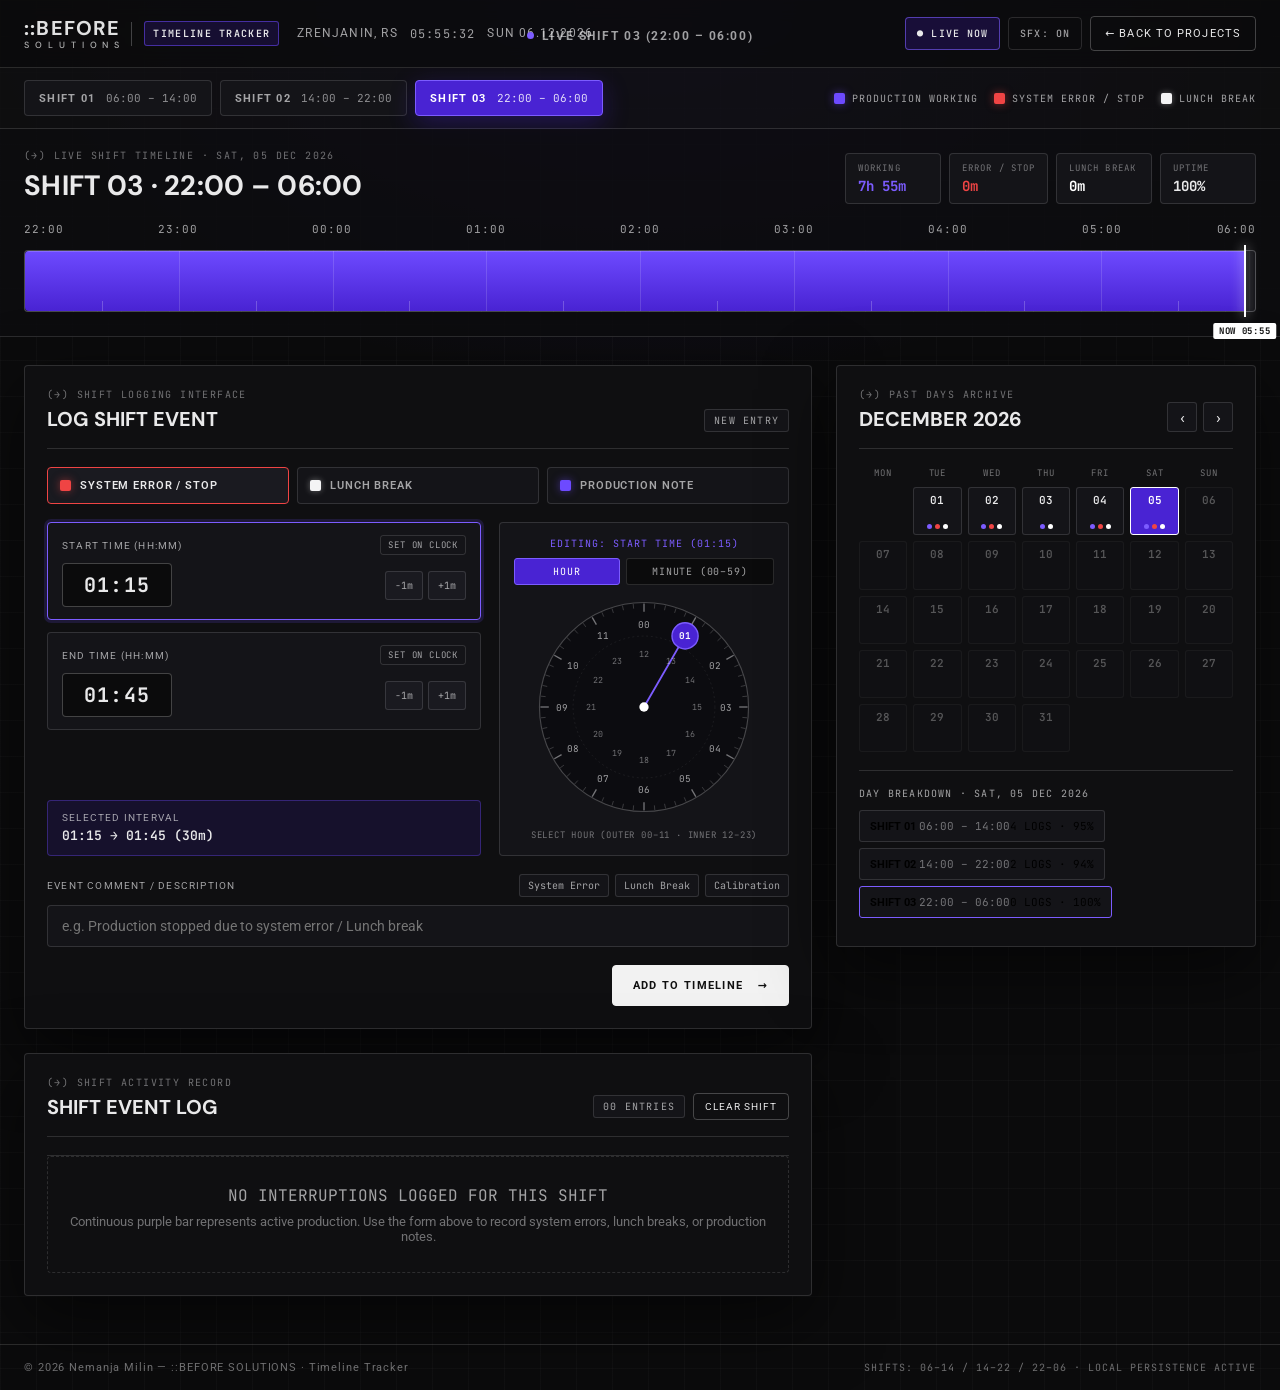
==== projects/timeline-tracker/index.html @ f237b9ba "Website v1.0" ====
<!doctype html>
<html lang="en">

<head>
  <meta charset="utf-8" />
  <meta name="viewport" content="width=device-width,initial-scale=1" />
  <title>::BEFORE SOLUTIONS — Timeline Tracker</title>

  <!-- Fonts matching ::BEFORE SOLUTIONS -->
  <link rel="preconnect" href="https://fonts.googleapis.com">
  <link rel="preconnect" href="https://fonts.gstatic.com" crossorigin>
  <link
    href="https://fonts.googleapis.com/css2?family=DM+Sans:wght@500;600;700&family=JetBrains+Mono:wght@400;500;600;700&family=Roboto:wght@300;400;500;700&display=swap"
    rel="stylesheet">

  <link rel="stylesheet" href="./style.css" />
</head>

<body>
  <div class="tracker-shell">

    <!-- =========================================================
         TOP BAR (MATCHES MAIN ::BEFORE SOLUTIONS WEBSITE)
    ========================================================== -->
    <header class="topbar">
      <div class="topbar__left">
        <div class="brand-group">
          <a class="brand" href="../../index.html" aria-label="::BEFORE SOLUTIONS Home">
            <span class="brand__mark">::BEFORE</span>
            <span class="brand__sub" aria-hidden="true"><span>S</span><span>O</span><span>L</span><span>U</span><span>T</span><span>I</span><span>O</span><span>N</span><span>S</span></span>
          </a>
          <span class="brand-divider" aria-hidden="true"></span>
          <span class="brand-product">TIMELINE TRACKER</span>
        </div>

        <div class="meta" aria-label="Live location and time">
          <span class="meta__item">Zrenjanin, RS</span>
          <span class="meta__item mono" id="liveClockSeconds">--:--:--</span>
          <span class="meta__item" id="liveDateLabel">---</span>
        </div>
      </div>

      <div class="topbar__center">
        <span class="topbar__headline">
          <span class="live-dot" aria-hidden="true"></span>
          <strong id="liveShiftBanner">ACTIVE SHIFT: LOADING...</strong>
        </span>
      </div>

      <div class="topbar__right topbar__actions">
        <button class="tool-pill hover-sound" id="jumpLiveBtn" type="button" title="Jump to current date and active shift">
          ● LIVE NOW
        </button>
        <button class="tool-pill hover-sound" id="soundToggleBtn" type="button" aria-pressed="true" title="Toggle hover audio">
          SFX: ON
        </button>
        <a class="cta hover-sound" href="../../projects.html">← BACK TO PROJECTS</a>
      </div>
    </header>

    <!-- =========================================================
         CONTROL STRIP: SELECTED DATE + 3 SHIFTS + LEGEND
    ========================================================== -->
    <section class="shift-bar" aria-label="Shift and date controls">
      <div class="shift-bar__inner">
        <div class="shift-tabs" role="tablist" aria-label="Production shifts">
          <button class="shift-tab hover-sound" type="button" role="tab" data-shift="1" aria-selected="false">
            <span class="shift-tab__num">SHIFT 01</span>
            <span class="shift-tab__hours mono">06:00 – 14:00</span>
          </button>
          <button class="shift-tab hover-sound" type="button" role="tab" data-shift="2" aria-selected="false">
            <span class="shift-tab__num">SHIFT 02</span>
            <span class="shift-tab__hours mono">14:00 – 22:00</span>
          </button>
          <button class="shift-tab hover-sound" type="button" role="tab" data-shift="3" aria-selected="false">
            <span class="shift-tab__num">SHIFT 03</span>
            <span class="shift-tab__hours mono">22:00 – 06:00</span>
          </button>
        </div>

        <div class="shift-bar__right">
          <div class="legend" aria-label="Timeline color legend">
            <span class="legend__item"><span class="swatch swatch--work"></span>PRODUCTION WORKING</span>
            <span class="legend__item"><span class="swatch swatch--error"></span>SYSTEM ERROR / STOP</span>
            <span class="legend__item"><span class="swatch swatch--lunch"></span>LUNCH BREAK</span>
          </div>
        </div>
      </div>
    </section>

    <!-- =========================================================
         FULL-WIDTH SHIFT TIMELINE STAGE (LEFT TO RIGHT)
    ========================================================== -->
    <section class="timeline-stage" aria-labelledby="timelineTitle">
      <div class="timeline-stage__head">
        <div>
          <span class="kicker" id="timelineContextKicker">(→) REAL-TIME SHIFT TIMELINE</span>
          <h1 class="timeline-stage__title" id="timelineTitle">SHIFT 02 · 14:00 – 22:00</h1>
        </div>

        <div class="kpi-strip" id="kpiStrip">
          <div class="kpi-chip">
            <span class="kpi-chip__label">WORKING</span>
            <span class="kpi-chip__val kpi-chip__val--work mono" id="kpiWorking">0m</span>
          </div>
          <div class="kpi-chip">
            <span class="kpi-chip__label">ERROR / STOP</span>
            <span class="kpi-chip__val kpi-chip__val--error mono" id="kpiError">0m</span>
          </div>
          <div class="kpi-chip">
            <span class="kpi-chip__label">LUNCH BREAK</span>
            <span class="kpi-chip__val kpi-chip__val--lunch mono" id="kpiLunch">0m</span>
          </div>
          <div class="kpi-chip">
            <span class="kpi-chip__label">UPTIME</span>
            <span class="kpi-chip__val mono" id="kpiUptime">100%</span>
          </div>
        </div>
      </div>

      <!-- Full-bleed edge-to-edge timeline track -->
      <div class="timeline-wrap">
        <div class="timeline-hours" id="timelineHours" aria-hidden="true"></div>

        <div class="timeline-track" id="timelineTrack" role="region" aria-label="8-hour shift timeline">
          <div class="timeline-segments" id="timelineSegments"></div>
          <div class="timeline-ticks" id="timelineTicks" aria-hidden="true"></div>
          <div class="timeline-now is-hidden" id="timelineNowCursor" aria-hidden="true">
            <span class="timeline-now__badge mono" id="timelineNowBadge">NOW</span>
          </div>
        </div>

        <div class="timeline-tooltip is-hidden" id="timelineTooltip" role="tooltip"></div>
      </div>
    </section>

    <!-- =========================================================
         MAIN WORKSPACE: LOGGER + CLOCK PICKER + HISTORY CALENDAR
    ========================================================== -->
    <main class="workspace">
      <div class="workspace-grid">

        <!-- LEFT COLUMN: EVENT FORM & SHIFT LOG LIST -->
        <div class="workspace-main">

          <!-- LOG EVENT FORM WITH FULL MINUTE-PRECISION CLOCK SYSTEM -->
          <section class="panel" aria-labelledby="formHeading">
            <header class="panel__head">
              <div>
                <span class="kicker">(→) SHIFT LOGGING INTERFACE</span>
                <h2 class="panel__title" id="formHeading">LOG SHIFT EVENT</h2>
              </div>
              <span class="mode-badge mono" id="formModeBadge">NEW ENTRY</span>
            </header>

            <form class="event-form" id="eventForm" novalidate>
              <!-- Status / Category Selection -->
              <div class="status-selector" role="radiogroup" aria-label="Event type">
                <label class="status-option status-option--error is-selected hover-sound">
                  <input type="radio" name="eventType" value="error" checked />
                  <span class="swatch swatch--error"></span>
                  <span>SYSTEM ERROR / STOP</span>
                </label>

                <label class="status-option status-option--lunch hover-sound">
                  <input type="radio" name="eventType" value="lunch" />
                  <span class="swatch swatch--lunch"></span>
                  <span>LUNCH BREAK</span>
                </label>

                <label class="status-option status-option--work hover-sound">
                  <input type="radio" name="eventType" value="work" />
                  <span class="swatch swatch--work"></span>
                  <span>PRODUCTION NOTE</span>
                </label>
              </div>

              <!-- Time Inputs + Interactive Full Clock Picker -->
              <div class="clock-workbench">
                <div class="time-inputs-col">
                  <div class="time-card is-focused" id="startTimeCard">
                    <div class="time-card__head">
                      <span class="field__label">START TIME (HH:MM)</span>
                      <button class="btn-mini hover-sound" type="button" data-focus-clock="start">SET ON CLOCK</button>
                    </div>
                    <div class="time-card__controls">
                      <input class="time-input mono" id="startTimeInput" type="text" maxlength="5" placeholder="17:30" aria-label="Start time in HH:MM" />
                      <div class="nudge-group">
                        <button class="nudge-btn hover-sound" type="button" data-nudge="start:-1">-1m</button>
                        <button class="nudge-btn hover-sound" type="button" data-nudge="start:1">+1m</button>
                      </div>
                    </div>
                  </div>

                  <div class="time-card" id="endTimeCard">
                    <div class="time-card__head">
                      <span class="field__label">END TIME (HH:MM)</span>
                      <button class="btn-mini hover-sound" type="button" data-focus-clock="end">SET ON CLOCK</button>
                    </div>
                    <div class="time-card__controls">
                      <input class="time-input mono" id="endTimeInput" type="text" maxlength="5" placeholder="18:22" aria-label="End time in HH:MM" />
                      <div class="nudge-group">
                        <button class="nudge-btn hover-sound" type="button" data-nudge="end:-1">-1m</button>
                        <button class="nudge-btn hover-sound" type="button" data-nudge="end:1">+1m</button>
                      </div>
                    </div>
                  </div>

                  <div class="duration-preview">
                    <span class="field__label">SELECTED INTERVAL</span>
                    <span class="mono duration-preview__val" id="intervalSummary">--:-- → --:-- (0 min)</span>
                  </div>
                </div>

                <!-- Interactive SVG Analog/24H + 60-Minute Dial Clock -->
                <div class="clock-dial-box" aria-label="Interactive full clock selector">
                  <div class="clock-dial-box__head">
                    <span class="clock-target-label mono" id="clockTargetLabel">EDITING: START TIME</span>
                    <div class="clock-mode-tabs">
                      <button class="clock-mode-btn is-active hover-sound" type="button" id="clockModeHour">HOUR</button>
                      <button class="clock-mode-btn hover-sound" type="button" id="clockModeMin">MINUTE (00–59)</button>
                    </div>
                  </div>

                  <div class="clock-face-wrap">
                    <svg class="clock-svg" id="clockSvg" viewBox="0 0 240 240" width="224" height="224" role="img" aria-label="Interactive clock dial">
                      <circle cx="120" cy="120" r="112" class="clock-svg__bg" />
                      <circle cx="120" cy="120" r="76" class="clock-svg__inner-ring" />
                      <g id="clockTicksLayer"></g>
                      <line x1="120" y1="120" x2="120" y2="36" class="clock-svg__hand" id="clockHand" />
                      <circle cx="120" cy="120" r="5" class="clock-svg__center" />
                      <circle cx="120" cy="36" r="14" class="clock-svg__knob" id="clockKnob" />
                      <g id="clockLabelsLayer"></g>
                    </svg>
                  </div>

                  <div class="clock-dial-box__foot mono" id="clockReadout">
                    CLICK OR DRAG DIAL TO SELECT EXACT MINUTE
                  </div>
                </div>
              </div>

              <!-- Comment Input + Quick Presets -->
              <div class="comment-block">
                <div class="comment-block__head">
                  <label class="field__label" for="eventComment">EVENT COMMENT / DESCRIPTION</label>
                  <div class="quick-presets">
                    <button class="preset-btn hover-sound" type="button" data-preset-type="error" data-preset-text="Production stopped due to system error">System Error</button>
                    <button class="preset-btn hover-sound" type="button" data-preset-type="lunch" data-preset-text="Lunch break">Lunch Break</button>
                    <button class="preset-btn hover-sound" type="button" data-preset-type="work" data-preset-text="Batch calibration & normal line output">Calibration</button>
                  </div>
                </div>
                <input
                  class="comment-input"
                  id="eventComment"
                  type="text"
                  maxlength="160"
                  placeholder="e.g. Production stopped due to system error / Lunch break"
                  required
                />
              </div>

              <p class="form-error is-hidden" id="formError" role="alert"></p>

              <div class="form-actions">
                <button class="btn-ghost is-hidden hover-sound" type="button" id="cancelEditBtn">CANCEL EDIT</button>
                <button class="btn-primary hover-sound" type="submit" id="submitEventBtn">
                  <span id="submitEventLabel">ADD TO TIMELINE</span>
                  <span>→</span>
                </button>
              </div>
            </form>
          </section>

          <!-- SHIFT EVENT LOG LIST BELOW -->
          <section class="panel" aria-labelledby="logHeading">
            <header class="panel__head">
              <div>
                <span class="kicker">(→) SHIFT ACTIVITY RECORD</span>
                <h2 class="panel__title" id="logHeading">SHIFT EVENT LOG</h2>
              </div>
              <div class="panel__head-actions">
                <span class="count-badge mono" id="logCountBadge">00 ENTRIES</span>
                <button class="btn-ghost btn-ghost--sm hover-sound" type="button" id="clearShiftBtn">CLEAR SHIFT</button>
              </div>
            </header>

            <div class="event-list" id="eventList" role="list"></div>

            <div class="empty-log is-hidden" id="emptyLogState">
              <span class="mono">NO INTERRUPTIONS LOGGED FOR THIS SHIFT</span>
              <p>Continuous purple bar represents active production. Use the form above to record system errors, lunch breaks, or production notes.</p>
            </div>
          </section>

        </div>

        <!-- RIGHT COLUMN: HISTORY CALENDAR & DAY OVERVIEW -->
        <aside class="workspace-side" aria-label="History calendar">
          <section class="panel calendar-panel">
            <header class="panel__head calendar-panel__head">
              <div>
                <span class="kicker">(→) PAST DAYS ARCHIVE</span>
                <h2 class="panel__title" id="calendarMonthTitle">NOVEMBER 2026</h2>
              </div>
              <div class="cal-nav">
                <button class="cal-nav__btn hover-sound" type="button" id="calPrevBtn" aria-label="Previous month">‹</button>
                <button class="cal-nav__btn hover-sound" type="button" id="calNextBtn" aria-label="Next month">›</button>
              </div>
            </header>

            <div class="cal-weekdays" aria-hidden="true">
              <span>MON</span><span>TUE</span><span>WED</span><span>THU</span><span>FRI</span><span>SAT</span><span>SUN</span>
            </div>

            <div class="cal-grid" id="calendarGrid" role="grid" aria-label="Shift history calendar"></div>

            <div class="cal-day-summary" id="calDaySummary"></div>
          </section>
        </aside>

      </div>
    </main>

    <!-- FOOTER -->
    <footer class="tracker-footer">
      <div class="fineprint">© 2026 Nemanja Milin — ::BEFORE SOLUTIONS · Timeline Tracker</div>
      <div class="tracker-footer__meta mono">SHIFTS: 06–14 / 14–22 / 22–06 · LOCAL PERSISTENCE ACTIVE</div>
    </footer>

  </div>

  <div class="toast-stack" id="toastStack" aria-live="polite" aria-atomic="true"></div>

  <script src="./script.js"></script>
</body>

</html>
---- projects/timeline-tracker/style.css ----
/* =========================================================
   ::BEFORE SOLUTIONS — TIMELINE TRACKER
   Design System matched to nemanjamilinlog-main (Purple / White / Red)
========================================================= */
:root{
  --bg:#0b0b0c;
  --surface:#0f0f11;
  --surface-2:#141418;
  --surface-3:#1a1a20;
  --fg:#e9e9ea;
  --muted:rgba(233,233,234,.68);
  --muted-2:rgba(233,233,234,.45);
  --line:rgba(233,233,234,.14);
  --line-strong:rgba(233,233,234,.25);
  --hover-bg:#f2f2f2;
  --hover-fg:#111111;

  /* Timeline State Colors (User Purple Design, Red Error, White Lunch) */
  --purple-deep:#380eaa;
  --purple-mid:#4923d3;
  --purple-bright:#7c5cff;
  --purple-glow:rgba(73,35,211,.36);

  --c-work-bg:linear-gradient(180deg, #6d4aff 0%, #4923d3 100%);
  --c-work-solid:#6d4aff;
  --c-error-bg:linear-gradient(180deg, #ef4444 0%, #b91c1c 100%);
  --c-error-solid:#ef4444;
  --c-lunch-bg:linear-gradient(180deg, #ffffff 0%, #dcdce0 100%);
  --c-lunch-solid:#f4f4f5;

  --pad:24px;
  --pad-mobile:16px;
  --radius-sm:3px;
  --radius-md:4px;
  --radius-lg:6px;
  --shadow-elevated:0 24px 70px rgba(0,0,0,.55);

  --font-sans:"Roboto",system-ui,-apple-system,Segoe UI,Arial,sans-serif;
  --font-display:"DM Sans",system-ui,sans-serif;
  --font-mono:"JetBrains Mono","Courier New",Courier,monospace;
}

*{box-sizing:border-box;}
html,body{height:100%;}

body{
  margin:0;
  font-family:var(--font-sans);
  background:var(--bg);
  color:var(--fg);
  -webkit-font-smoothing:antialiased;
  overflow-x:hidden;
}

a{color:inherit;text-decoration:none;}
button,input{font-family:inherit;}
.mono{font-family:var(--font-mono);font-variant-numeric:tabular-nums;}
.is-hidden{display:none !important;}

:focus-visible{
  outline:1px solid rgba(255,255,255,.55);
  outline-offset:2px;
}

/* =========================================================
   SHELL & PURPLE ATMOSPHERIC BACKGROUND
========================================================= */
.tracker-shell{
  min-height:100vh;
  display:grid;
  grid-template-rows:auto auto auto 1fr auto;
  background-color:var(--bg);
  background-image:
    radial-gradient(ellipse 80% 42% at 50% 0%, rgba(73,35,211,.24) 0%, transparent 65%),
    linear-gradient(to right, rgba(233,233,234,.025) 1px, transparent 1px),
    linear-gradient(to bottom, rgba(233,233,234,.025) 1px, transparent 1px);
  background-size:100% 100%, 36px 36px, 36px 36px;
}

/* =========================================================
   TOP BAR (EXACT ::BEFORE SOLUTIONS HEADER)
========================================================= */
.topbar{
  display:grid;
  grid-template-columns:1fr auto 1fr;
  align-items:center;
  padding:16px var(--pad);
  gap:16px;
  border-bottom:1px solid var(--line);
  background:rgba(11,11,12,.92);
  backdrop-filter:blur(10px);
  position:sticky;
  top:0;
  z-index:60;
}

.topbar__left{
  display:flex;
  align-items:center;
  gap:18px;
  min-width:0;
}

.brand-group{
  display:inline-flex;
  align-items:center;
  gap:12px;
  flex-shrink:0;
}

.brand{
  font-family:var(--font-display);
  display:inline-flex;
  flex-direction:column;
  align-items:stretch;
  gap:3px;
  line-height:1;
  opacity:.96;
  width:fit-content;
  flex-shrink:0;
}

.brand__mark{
  display:block;
  font-weight:700;
  font-size:20px;
  letter-spacing:.06em;
  margin-right:-.06em;
  white-space:nowrap;
}

.brand__sub{
  display:flex;
  justify-content:space-between;
  width:100%;
  font-weight:500;
  font-size:9px;
  line-height:1;
  opacity:.78;
  text-transform:uppercase;
}

.brand-divider{
  width:1px;
  height:24px;
  background:var(--line-strong);
}

.brand-product{
  font-family:var(--font-mono);
  font-size:10px;
  font-weight:600;
  letter-spacing:.13em;
  text-transform:uppercase;
  color:var(--fg);
  padding:5px 8px;
  border:1px solid rgba(109,74,255,.55);
  border-radius:var(--radius-sm);
  background:rgba(73,35,211,.18);
  white-space:nowrap;
}

.meta{
  display:flex;
  gap:12px;
  font-size:12px;
  letter-spacing:.10em;
  text-transform:uppercase;
  color:var(--muted);
}
.meta__item{white-space:nowrap;}

.topbar__center{justify-self:center;color:var(--muted);}
.topbar__headline{
  display:inline-flex;
  align-items:center;
  gap:8px;
  font-size:12px;
  letter-spacing:.13em;
  text-transform:uppercase;
  white-space:nowrap;
}

.live-dot{
  width:7px;
  height:7px;
  border-radius:50%;
  background:var(--purple-bright);
  box-shadow:0 0 0 0 rgba(124,92,255,.65);
  animation:pulseDot 2s infinite;
}
@keyframes pulseDot{
  0%{box-shadow:0 0 0 0 rgba(124,92,255,.65);}
  70%{box-shadow:0 0 0 8px rgba(124,92,255,0);}
  100%{box-shadow:0 0 0 0 rgba(124,92,255,0);}
}

.topbar__right{justify-self:end;}
.topbar__actions{
  display:flex;
  align-items:center;
  gap:8px;
  flex-wrap:wrap;
  justify-content:flex-end;
}

.tool-pill{
  padding:9px 11px;
  background:transparent;
  color:var(--muted);
  border:1px solid var(--line);
  border-radius:var(--radius-md);
  font-family:var(--font-mono);
  font-size:10px;
  font-weight:500;
  letter-spacing:.11em;
  text-transform:uppercase;
  cursor:pointer;
  white-space:nowrap;
  transition:background .14s ease,color .14s ease,border-color .14s ease,transform .14s ease;
}
.tool-pill:hover{
  background:var(--hover-bg);
  color:var(--hover-fg);
  border-color:var(--hover-bg);
  transform:translateY(-1px);
}
.tool-pill.is-live{
  border-color:rgba(124,92,255,.6);
  color:var(--fg);
  background:rgba(73,35,211,.22);
}

.cta{
  color:var(--fg);
  display:inline-flex;
  align-items:center;
  justify-content:center;
  padding:10px 14px;
  border:1px solid var(--line-strong);
  border-radius:var(--radius-md);
  font-size:11px;
  letter-spacing:.10em;
  text-transform:uppercase;
  background:transparent;
  transition:background .14s ease,border-color .14s ease,transform .14s ease,color .14s ease;
  cursor:pointer;
  white-space:nowrap;
}
.cta:hover{
  color:var(--hover-fg);
  background:var(--hover-bg);
  border-color:var(--hover-bg);
  transform:translateY(-1px);
}

/* =========================================================
   SHIFT SELECTOR & LEGEND BAR
========================================================= */
.shift-bar{
  border-bottom:1px solid var(--line);
  background:rgba(15,15,17,.82);
}
.shift-bar__inner{
  padding:12px var(--pad);
  display:flex;
  align-items:center;
  justify-content:space-between;
  flex-wrap:wrap;
  gap:14px;
}

.shift-tabs{
  display:flex;
  flex-wrap:wrap;
  gap:8px;
}
.shift-tab{
  display:flex;
  align-items:center;
  gap:10px;
  padding:10px 14px;
  background:var(--surface-2);
  color:var(--muted);
  border:1px solid var(--line);
  border-radius:var(--radius-md);
  cursor:pointer;
  transition:background .15s ease,color .15s ease,border-color .15s ease,transform .15s ease;
}
.shift-tab__num{
  font-size:11px;
  font-weight:700;
  letter-spacing:.12em;
}
.shift-tab__hours{
  font-size:11px;
  opacity:.85;
}
.shift-tab:hover{
  border-color:var(--line-strong);
  color:var(--fg);
  transform:translateY(-1px);
}
.shift-tab.is-active{
  background:var(--purple-mid);
  color:#ffffff;
  border-color:var(--purple-bright);
  box-shadow:0 8px 26px rgba(73,35,211,.32);
}
.shift-tab.is-current-shift:not(.is-active){
  border-color:rgba(124,92,255,.45);
}

.legend{
  display:flex;
  align-items:center;
  flex-wrap:wrap;
  gap:16px;
}
.legend__item{
  display:inline-flex;
  align-items:center;
  gap:7px;
  font-family:var(--font-mono);
  font-size:10px;
  letter-spacing:.10em;
  color:var(--muted);
}
.swatch{
  width:11px;
  height:11px;
  border-radius:2px;
  display:inline-block;
  flex-shrink:0;
}
.swatch--work{background:var(--c-work-solid);box-shadow:0 0 8px rgba(109,74,255,.5);}
.swatch--error{background:var(--c-error-solid);box-shadow:0 0 8px rgba(239,68,68,.5);}
.swatch--lunch{background:var(--c-lunch-solid);box-shadow:0 0 6px rgba(255,255,255,.35);}

/* =========================================================
   FULL-WIDTH EDGE-TO-EDGE TIMELINE STAGE
========================================================= */
.timeline-stage{
  width:100%;
  padding:20px var(--pad) 24px;
  border-bottom:1px solid var(--line);
  background:rgba(12,12,15,.85);
}

.timeline-stage__head{
  display:flex;
  align-items:flex-end;
  justify-content:space-between;
  flex-wrap:wrap;
  gap:16px;
  margin-bottom:18px;
}

.kicker{
  display:block;
  font-family:var(--font-mono);
  font-size:10px;
  letter-spacing:.14em;
  text-transform:uppercase;
  color:var(--muted-2);
  margin-bottom:5px;
}

.timeline-stage__title{
  margin:0;
  font-family:var(--font-display);
  font-size:clamp(20px,2.5vw,28px);
  font-weight:700;
  letter-spacing:.01em;
}

.kpi-strip{
  display:flex;
  flex-wrap:wrap;
  gap:8px;
}
.kpi-chip{
  display:flex;
  flex-direction:column;
  gap:3px;
  padding:8px 12px;
  background:var(--surface-2);
  border:1px solid var(--line);
  border-radius:var(--radius-md);
  min-width:96px;
}
.kpi-chip__label{
  font-family:var(--font-mono);
  font-size:9px;
  letter-spacing:.12em;
  color:var(--muted-2);
}
.kpi-chip__val{
  font-size:14px;
  font-weight:700;
}
.kpi-chip__val--work{color:var(--purple-bright);}
.kpi-chip__val--error{color:var(--c-error-solid);}
.kpi-chip__val--lunch{color:#ffffff;}

/* Full Left-to-Right Timeline Track */
.timeline-wrap{
  position:relative;
  width:100%;
}

.timeline-hours{
  position:relative;
  height:22px;
  margin-bottom:6px;
}
.timeline-hour-label{
  position:absolute;
  top:0;
  transform:translateX(-50%);
  font-family:var(--font-mono);
  font-size:11px;
  letter-spacing:.08em;
  color:var(--muted);
  white-space:nowrap;
}
.timeline-hour-label:first-child{transform:translateX(0);}
.timeline-hour-label:last-child{transform:translateX(-100%);}

.timeline-track{
  position:relative;
  width:100%;
  height:62px;
  background:
    repeating-linear-gradient(
      to right,
      rgba(233,233,234,.04) 0px,
      rgba(233,233,234,.04) 1px,
      transparent 1px,
      transparent 24px
    ),
    #111116;
  border:1px solid var(--line-strong);
  border-radius:var(--radius-md);
  overflow:visible;
}

.timeline-segments{
  position:absolute;
  inset:0;
  border-radius:var(--radius-md);
  overflow:hidden;
}

.tl-seg{
  position:absolute;
  top:0;
  bottom:0;
  cursor:pointer;
  transition:filter .14s ease, transform .14s ease;
}
.tl-seg:hover{
  filter:brightness(1.14);
  z-index:4;
}
.tl-seg--work{
  background:var(--c-work-bg);
  box-shadow:inset 0 1px 0 rgba(255,255,255,.18);
}
.tl-seg--error{
  background:
    repeating-linear-gradient(
      -45deg,
      rgba(0,0,0,.18) 0px,
      rgba(0,0,0,.18) 6px,
      transparent 6px,
      transparent 12px
    ),
    var(--c-error-bg);
  box-shadow:inset 0 1px 0 rgba(255,255,255,.22);
  z-index:2;
}
.tl-seg--lunch{
  background:var(--c-lunch-bg);
  box-shadow:inset 0 1px 0 rgba(255,255,255,.85);
  z-index:2;
}

.timeline-ticks{
  position:absolute;
  inset:0;
  pointer-events:none;
  z-index:5;
}
.timeline-tick{
  position:absolute;
  top:0;
  bottom:0;
  width:1px;
  background:rgba(255,255,255,.14);
}
.timeline-tick--sub{
  top:auto;
  height:10px;
  background:rgba(255,255,255,.22);
}

/* Live NOW Marker */
.timeline-now{
  position:absolute;
  top:-6px;
  bottom:-6px;
  width:2px;
  background:#ffffff;
  box-shadow:0 0 12px rgba(255,255,255,.9);
  z-index:8;
  pointer-events:none;
}
.timeline-now__badge{
  position:absolute;
  bottom:-22px;
  left:50%;
  transform:translateX(-50%);
  padding:2px 6px;
  background:#ffffff;
  color:#111111;
  border-radius:2px;
  font-size:9px;
  font-weight:700;
  letter-spacing:.08em;
  white-space:nowrap;
}

/* Hover Tooltip */
.timeline-tooltip{
  position:absolute;
  top:-74px;
  transform:translateX(-50%);
  z-index:30;
  padding:8px 12px;
  background:#09090b;
  border:1px solid var(--line-strong);
  border-radius:var(--radius-md);
  box-shadow:var(--shadow-elevated);
  pointer-events:none;
  min-width:210px;
  max-width:300px;
}
.timeline-tooltip__head{
  display:flex;
  align-items:center;
  justify-content:space-between;
  gap:10px;
  font-family:var(--font-mono);
  font-size:10px;
  margin-bottom:4px;
}
.timeline-tooltip__msg{
  font-size:12px;
  color:var(--fg);
  line-height:1.35;
}

/* =========================================================
   MAIN WORKSPACE GRID
========================================================= */
.workspace{
  padding:28px var(--pad) 48px;
}

.workspace-grid{
  display:grid;
  grid-template-columns:minmax(0,1.4fr) minmax(320px,420px);
  gap:24px;
  align-items:start;
}

.workspace-main{
  display:flex;
  flex-direction:column;
  gap:24px;
}

.panel{
  background:var(--surface);
  border:1px solid var(--line);
  border-radius:var(--radius-md);
  padding:22px;
  box-shadow:var(--shadow-elevated);
}

.panel__head{
  display:flex;
  align-items:flex-end;
  justify-content:space-between;
  gap:14px;
  padding-bottom:16px;
  margin-bottom:18px;
  border-bottom:1px solid var(--line);
}
.panel__title{
  margin:0;
  font-family:var(--font-display);
  font-size:20px;
  font-weight:700;
}
.panel__head-actions{
  display:flex;
  align-items:center;
  gap:8px;
}

.mode-badge,
.count-badge{
  font-size:10px;
  letter-spacing:.12em;
  padding:4px 9px;
  border:1px solid var(--line);
  border-radius:var(--radius-sm);
  background:var(--surface-2);
  color:var(--muted);
}

/* =========================================================
   EVENT FORM & INTERACTIVE FULL CLOCK PICKER
========================================================= */
.event-form{
  display:flex;
  flex-direction:column;
  gap:18px;
}

.status-selector{
  display:grid;
  grid-template-columns:repeat(3,1fr);
  gap:8px;
}
.status-option{
  display:flex;
  align-items:center;
  gap:9px;
  padding:11px 12px;
  background:var(--surface-2);
  border:1px solid var(--line);
  border-radius:var(--radius-md);
  font-size:11px;
  font-weight:600;
  letter-spacing:.08em;
  color:var(--muted);
  cursor:pointer;
  transition:border-color .14s ease,background .14s ease,color .14s ease;
}
.status-option input{
  position:absolute;
  opacity:0;
  pointer-events:none;
}
.status-option:hover{
  border-color:var(--line-strong);
  color:var(--fg);
}
.status-option.is-selected{
  color:var(--fg);
  background:var(--surface-3);
}
.status-option--error.is-selected{border-color:var(--c-error-solid);}
.status-option--lunch.is-selected{border-color:#ffffff;}
.status-option--work.is-selected{border-color:var(--purple-bright);}

.clock-workbench{
  display:grid;
  grid-template-columns:minmax(220px,1fr) 290px;
  gap:18px;
  align-items:stretch;
}

.time-inputs-col{
  display:flex;
  flex-direction:column;
  gap:12px;
}

.time-card{
  padding:12px 14px;
  background:var(--surface-2);
  border:1px solid var(--line);
  border-radius:var(--radius-md);
  transition:border-color .14s ease,box-shadow .14s ease;
}
.time-card.is-focused{
  border-color:var(--purple-bright);
  box-shadow:0 0 0 3px rgba(109,74,255,.16);
}
.time-card__head{
  display:flex;
  align-items:center;
  justify-content:space-between;
  margin-bottom:8px;
}
.field__label{
  font-size:10px;
  letter-spacing:.12em;
  text-transform:uppercase;
  color:var(--muted);
}

.btn-mini{
  padding:3px 7px;
  background:transparent;
  color:var(--muted);
  border:1px solid var(--line);
  border-radius:var(--radius-sm);
  font-family:var(--font-mono);
  font-size:9px;
  letter-spacing:.09em;
  cursor:pointer;
}
.btn-mini:hover{
  background:var(--hover-bg);
  color:var(--hover-fg);
  border-color:var(--hover-bg);
}

.time-card__controls{
  display:flex;
  align-items:center;
  justify-content:space-between;
  gap:10px;
}

.time-input{
  width:110px;
  padding:8px 10px;
  background:var(--bg);
  border:1px solid var(--line-strong);
  border-radius:var(--radius-md);
  color:var(--fg);
  font-size:20px;
  font-weight:700;
  letter-spacing:.06em;
  text-align:center;
}
.time-input:focus{
  outline:none;
  border-color:var(--purple-bright);
}

.nudge-group{
  display:flex;
  gap:5px;
}
.nudge-btn{
  padding:7px 9px;
  background:var(--surface-3);
  border:1px solid var(--line);
  border-radius:var(--radius-sm);
  color:var(--muted);
  font-family:var(--font-mono);
  font-size:10px;
  cursor:pointer;
}
.nudge-btn:hover{
  background:var(--hover-bg);
  color:var(--hover-fg);
}

.duration-preview{
  margin-top:auto;
  padding:11px 14px;
  background:rgba(73,35,211,.14);
  border:1px solid rgba(109,74,255,.35);
  border-radius:var(--radius-md);
  display:flex;
  flex-direction:column;
  gap:4px;
}
.duration-preview__val{
  font-size:13px;
  font-weight:600;
  color:var(--fg);
}

/* Interactive Full SVG Clock Face */
.clock-dial-box{
  padding:14px;
  background:var(--surface-2);
  border:1px solid var(--line);
  border-radius:var(--radius-md);
  display:flex;
  flex-direction:column;
  align-items:center;
  gap:10px;
}
.clock-dial-box__head{
  width:100%;
  display:flex;
  flex-direction:column;
  gap:8px;
}
.clock-target-label{
  font-size:10px;
  letter-spacing:.10em;
  color:var(--purple-bright);
  text-align:center;
}
.clock-mode-tabs{
  display:grid;
  grid-template-columns:1fr 1.4fr;
  gap:6px;
}
.clock-mode-btn{
  padding:6px 8px;
  background:var(--bg);
  color:var(--muted);
  border:1px solid var(--line);
  border-radius:var(--radius-sm);
  font-family:var(--font-mono);
  font-size:10px;
  letter-spacing:.08em;
  cursor:pointer;
}
.clock-mode-btn.is-active{
  background:var(--purple-mid);
  color:#ffffff;
  border-color:var(--purple-bright);
}

.clock-face-wrap{
  display:grid;
  place-items:center;
  user-select:none;
}
.clock-svg{
  cursor:pointer;
  touch-action:none;
}
.clock-svg__bg{
  fill:#0c0c10;
  stroke:var(--line-strong);
  stroke-width:1.2;
}
.clock-svg__inner-ring{
  fill:none;
  stroke:rgba(233,233,234,.08);
  stroke-width:1;
  stroke-dasharray:2 3;
}
.clock-svg__hand{
  stroke:var(--purple-bright);
  stroke-width:2;
  stroke-linecap:round;
}
.clock-svg__center{
  fill:#ffffff;
}
.clock-svg__knob{
  fill:var(--purple-mid);
  stroke:var(--purple-bright);
  stroke-width:1.5;
}
.clock-label{
  font-family:var(--font-mono);
  font-size:10px;
  fill:var(--muted);
  text-anchor:middle;
  dominant-baseline:central;
  pointer-events:none;
}
.clock-label.is-selected{
  fill:#ffffff;
  font-weight:700;
}
.clock-label.is-inner{
  font-size:9px;
  fill:var(--muted-2);
}
.clock-label.is-inner.is-selected{
  fill:#ffffff;
}
.clock-tick{
  stroke:rgba(233,233,234,.22);
  stroke-width:1;
}
.clock-tick--major{
  stroke:rgba(233,233,234,.48);
  stroke-width:1.4;
}

.clock-dial-box__foot{
  font-size:9px;
  letter-spacing:.09em;
  color:var(--muted-2);
  text-align:center;
}

/* Comment Input & Presets */
.comment-block__head{
  display:flex;
  align-items:center;
  justify-content:space-between;
  flex-wrap:wrap;
  gap:8px;
  margin-bottom:8px;
}
.quick-presets{
  display:flex;
  flex-wrap:wrap;
  gap:6px;
}
.preset-btn{
  padding:4px 8px;
  background:var(--surface-2);
  border:1px solid var(--line);
  border-radius:var(--radius-sm);
  color:var(--muted);
  font-family:var(--font-mono);
  font-size:10px;
  cursor:pointer;
}
.preset-btn:hover{
  background:var(--hover-bg);
  color:var(--hover-fg);
  border-color:var(--hover-bg);
}

.comment-input{
  width:100%;
  padding:12px 14px;
  background:var(--surface-2);
  border:1px solid var(--line);
  border-radius:var(--radius-md);
  color:var(--fg);
  font-size:14px;
}
.comment-input:focus{
  outline:none;
  border-color:var(--purple-bright);
  box-shadow:0 0 0 3px rgba(109,74,255,.15);
}

.form-error{
  margin:0;
  padding:10px 12px;
  background:rgba(239,68,68,.12);
  border:1px solid rgba(239,68,68,.4);
  border-radius:var(--radius-md);
  color:#fca5a5;
  font-size:12px;
}

.form-actions{
  display:flex;
  justify-content:flex-end;
  gap:10px;
}

.btn-primary{
  display:inline-flex;
  align-items:center;
  justify-content:space-between;
  gap:14px;
  padding:13px 20px;
  background:var(--hover-bg);
  color:var(--hover-fg);
  border:1px solid var(--hover-bg);
  border-radius:var(--radius-md);
  font-size:11px;
  font-weight:700;
  letter-spacing:.12em;
  text-transform:uppercase;
  cursor:pointer;
  transition:background .14s ease,transform .14s ease;
}
.btn-primary:hover{
  background:#ffffff;
  transform:translateY(-1px);
}

.btn-ghost{
  display:inline-flex;
  align-items:center;
  justify-content:center;
  padding:11px 15px;
  background:transparent;
  color:var(--fg);
  border:1px solid var(--line-strong);
  border-radius:var(--radius-md);
  font-size:11px;
  letter-spacing:.10em;
  text-transform:uppercase;
  cursor:pointer;
}
.btn-ghost:hover{
  background:var(--hover-bg);
  color:var(--hover-fg);
  border-color:var(--hover-bg);
}
.btn-ghost--sm{padding:7px 11px;font-size:10px;}

/* =========================================================
   SHIFT EVENT LOG LIST
========================================================= */
.event-list{
  display:flex;
  flex-direction:column;
  border-top:1px solid var(--line);
}
.event-row{
  display:grid;
  grid-template-columns:6px 135px 1fr auto;
  gap:14px;
  align-items:center;
  padding:13px 10px;
  border-bottom:1px solid var(--line);
  transition:background .14s ease;
}
.event-row:hover,
.event-row.is-highlighted{
  background:rgba(233,233,234,.04);
}
.event-row__bar{
  width:4px;
  height:34px;
  border-radius:2px;
}
.event-row__bar--work{background:var(--c-work-solid);}
.event-row__bar--error{background:var(--c-error-solid);}
.event-row__bar--lunch{background:#ffffff;}

.event-row__time{
  display:flex;
  flex-direction:column;
  gap:3px;
}
.event-row__range{
  font-family:var(--font-mono);
  font-size:12px;
  font-weight:700;
}
.event-row__dur{
  font-family:var(--font-mono);
  font-size:10px;
  color:var(--muted-2);
}

.event-row__body{
  display:flex;
  flex-direction:column;
  gap:4px;
  min-width:0;
}
.event-row__badge{
  width:fit-content;
  font-family:var(--font-mono);
  font-size:9px;
  letter-spacing:.10em;
  padding:2px 6px;
  border-radius:2px;
  border:1px solid var(--line);
}
.event-row__badge--error{
  color:#fca5a5;
  border-color:rgba(239,68,68,.45);
  background:rgba(239,68,68,.12);
}
.event-row__badge--lunch{
  color:#111111;
  background:#ffffff;
  border-color:#ffffff;
  font-weight:700;
}
.event-row__badge--work{
  color:#d8ccff;
  border-color:rgba(124,92,255,.5);
  background:rgba(73,35,211,.22);
}
.event-row__comment{
  font-size:13px;
  color:var(--fg);
  line-height:1.4;
}

.event-row__actions{
  display:flex;
  gap:6px;
}
.row-action-btn{
  padding:5px 8px;
  background:transparent;
  border:1px solid var(--line);
  border-radius:var(--radius-sm);
  color:var(--muted);
  font-family:var(--font-mono);
  font-size:10px;
  cursor:pointer;
}
.row-action-btn:hover{
  background:var(--hover-bg);
  color:var(--hover-fg);
  border-color:var(--hover-bg);
}
.row-action-btn--del:hover{
  background:var(--c-error-solid);
  color:#ffffff;
  border-color:var(--c-error-solid);
}

.empty-log{
  padding:28px 16px;
  text-align:center;
  border:1px dashed var(--line);
  border-radius:var(--radius-md);
  color:var(--muted);
}
.empty-log p{
  margin:8px 0 0;
  font-size:13px;
  color:var(--muted-2);
}

/* =========================================================
   HISTORY CALENDAR (PAST DAYS)
========================================================= */
.calendar-panel{
  position:sticky;
  top:88px;
}
.cal-nav{
  display:flex;
  gap:6px;
}
.cal-nav__btn{
  width:30px;
  height:30px;
  background:var(--surface-2);
  color:var(--fg);
  border:1px solid var(--line);
  border-radius:var(--radius-sm);
  font-size:16px;
  cursor:pointer;
}
.cal-nav__btn:hover{
  background:var(--hover-bg);
  color:var(--hover-fg);
}

.cal-weekdays{
  display:grid;
  grid-template-columns:repeat(7,1fr);
  gap:6px;
  margin-bottom:8px;
  text-align:center;
  font-family:var(--font-mono);
  font-size:9px;
  letter-spacing:.10em;
  color:var(--muted-2);
}

.cal-grid{
  display:grid;
  grid-template-columns:repeat(7,1fr);
  gap:6px;
}
.cal-day{
  aspect-ratio:1 / 1;
  padding:5px;
  background:var(--surface-2);
  border:1px solid var(--line);
  border-radius:var(--radius-sm);
  color:var(--fg);
  display:flex;
  flex-direction:column;
  align-items:center;
  justify-content:space-between;
  cursor:pointer;
  transition:border-color .12s ease,background .12s ease,transform .12s ease;
}
.cal-day:hover:not(:disabled){
  border-color:var(--line-strong);
  transform:translateY(-1px);
}
.cal-day--pad{
  background:transparent;
  border-color:transparent;
  cursor:default;
}
.cal-day.is-future{
  opacity:.32;
  cursor:not-allowed;
}
.cal-day.is-today{
  border-color:rgba(124,92,255,.7);
}
.cal-day.is-selected{
  background:var(--purple-mid);
  border-color:#ffffff;
  color:#ffffff;
}
.cal-day__num{
  font-family:var(--font-mono);
  font-size:11px;
  font-weight:600;
}
.cal-day__dots{
  display:flex;
  gap:3px;
  min-height:5px;
}
.cal-dot{
  width:5px;
  height:5px;
  border-radius:50%;
}
.cal-dot--work{background:var(--purple-bright);}
.cal-dot--error{background:var(--c-error-solid);}
.cal-dot--lunch{background:#ffffff;}

.cal-day-summary{
  margin-top:18px;
  padding-top:16px;
  border-top:1px solid var(--line);
}
.cal-summary-title{
  font-family:var(--font-mono);
  font-size:10px;
  letter-spacing:.12em;
  color:var(--muted);
  margin-bottom:10px;
  display:block;
}
.cal-shift-mini{
  display:flex;
  align-items:center;
  justify-content:space-between;
  padding:8px 10px;
  margin-bottom:6px;
  background:var(--surface-2);
  border:1px solid var(--line);
  border-radius:var(--radius-sm);
  font-size:11px;
  cursor:pointer;
}
.cal-shift-mini:hover{border-color:var(--line-strong);}
.cal-shift-mini.is-active{border-color:var(--purple-bright);}

/* =========================================================
   FOOTER & TOASTS
========================================================= */
.tracker-footer{
  display:flex;
  align-items:center;
  justify-content:space-between;
  flex-wrap:wrap;
  gap:12px;
  padding:16px var(--pad);
  border-top:1px solid var(--line);
}
.fineprint{
  color:rgba(233,233,234,.45);
  font-size:11px;
  letter-spacing:.08em;
}
.tracker-footer__meta{
  font-size:10px;
  letter-spacing:.10em;
  color:var(--muted-2);
}

.toast-stack{
  position:fixed;
  right:20px;
  bottom:20px;
  z-index:120;
  display:flex;
  flex-direction:column;
  gap:8px;
}
.toast{
  padding:10px 14px;
  background:#141418;
  border:1px solid var(--line-strong);
  border-radius:var(--radius-md);
  box-shadow:var(--shadow-elevated);
  font-family:var(--font-mono);
  font-size:11px;
}

/* =========================================================
   RESPONSIVE
========================================================= */
@media (max-width:1060px){
  .topbar{
    grid-template-columns:1fr auto;
    grid-template-areas:
      "left right"
      "center center";
  }
  .topbar__left{grid-area:left;}
  .topbar__right{grid-area:right;}
  .topbar__center{grid-area:center;justify-self:start;}

  .workspace-grid{grid-template-columns:1fr;}
  .calendar-panel{position:static;}
}

@media (max-width:740px){
  .topbar{padding:14px var(--pad-mobile);}
  .meta{display:none;}
  .shift-bar__inner{padding:12px var(--pad-mobile);}
  .timeline-stage{padding:16px var(--pad-mobile) 22px;}
  .workspace{padding:18px var(--pad-mobile) 36px;}
  .panel{padding:16px;}
  .clock-workbench,
  .status-selector{grid-template-columns:1fr;}
  .event-row{
    grid-template-columns:4px 1fr;
    gap:10px;
  }
  .event-row__actions{
    grid-column:span 2;
    justify-content:flex-end;
  }
  .timeline-hour-label{font-size:9px;}
  .tracker-footer{padding:14px var(--pad-mobile);}
}

@media (prefers-reduced-motion: reduce){
  *,*::before,*::after{
    animation-duration:.001ms !important;
    transition-duration:.001ms !important;
  }
}
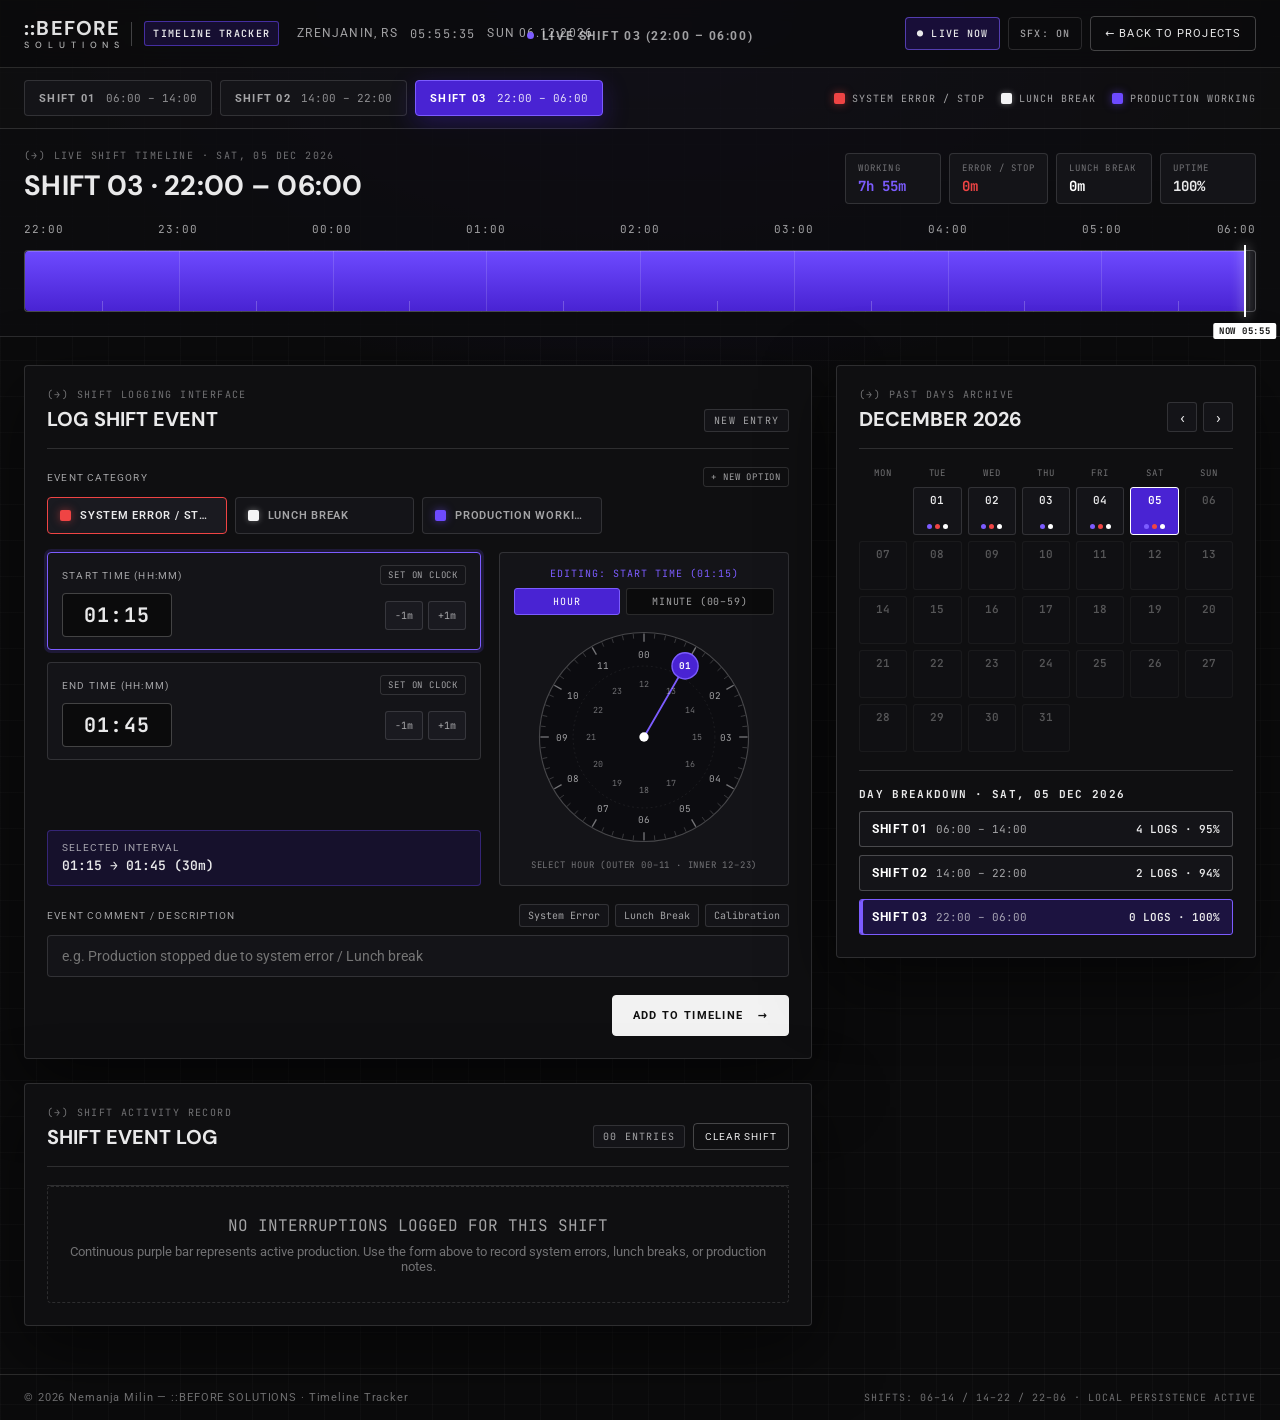
==== commit 5a31a40c: "Added color and text options" ====
--- a/projects/timeline-tracker/index.html
+++ b/projects/timeline-tracker/index.html
@@ -79,7 +79,7 @@
         </div>
 
         <div class="shift-bar__right">
-          <div class="legend" aria-label="Timeline color legend">
+          <div class="legend" id="timelineLegend" aria-label="Timeline color legend">
             <span class="legend__item"><span class="swatch swatch--work"></span>PRODUCTION WORKING</span>
             <span class="legend__item"><span class="swatch swatch--error"></span>SYSTEM ERROR / STOP</span>
             <span class="legend__item"><span class="swatch swatch--lunch"></span>LUNCH BREAK</span>
@@ -154,25 +154,52 @@
             </header>
 
             <form class="event-form" id="eventForm" novalidate>
-              <!-- Status / Category Selection -->
-              <div class="status-selector" role="radiogroup" aria-label="Event type">
-                <label class="status-option status-option--error is-selected hover-sound">
-                  <input type="radio" name="eventType" value="error" checked />
-                  <span class="swatch swatch--error"></span>
-                  <span>SYSTEM ERROR / STOP</span>
-                </label>
-
-                <label class="status-option status-option--lunch hover-sound">
-                  <input type="radio" name="eventType" value="lunch" />
-                  <span class="swatch swatch--lunch"></span>
-                  <span>LUNCH BREAK</span>
-                </label>
-
-                <label class="status-option status-option--work hover-sound">
-                  <input type="radio" name="eventType" value="work" />
-                  <span class="swatch swatch--work"></span>
-                  <span>PRODUCTION NOTE</span>
-                </label>
+              <!-- Status / Category Selection + Add New Option -->
+              <div class="category-block">
+                <div class="category-block__head">
+                  <span class="field__label">EVENT CATEGORY</span>
+                  <button class="btn-mini hover-sound" type="button" id="toggleCustomOptionBtn" aria-expanded="false">
+                    + NEW OPTION
+                  </button>
+                </div>
+
+                <div class="status-selector" id="statusSelector" role="radiogroup" aria-label="Event type"></div>
+
+                <!-- Inline New Option & 12-Color Triadic Palette Creator -->
+                <div class="custom-option-drawer is-hidden" id="customOptionDrawer">
+                  <div class="custom-option-drawer__head">
+                    <span class="field__label">CREATE CUSTOM EVENT OPTION</span>
+                    <span class="mono custom-color-readout" id="selectedColorHex">#10B981 · TRIAD EMERALD</span>
+                  </div>
+
+                  <div class="custom-option-drawer__row">
+                    <input
+                      class="comment-input"
+                      id="customTypeName"
+                      type="text"
+                      maxlength="32"
+                      placeholder="Option name (e.g. Maintenance, Tool Change, QA Check)"
+                    />
+                  </div>
+
+                  <div class="palette-section">
+                    <div class="palette-section__head">
+                      <span class="field__label">12-COLOR TRIADIC PALETTE (FROM #6D4AFF PURPLE)</span>
+                      <span class="palette-poles mono">PURPLE · EMERALD · CORAL</span>
+                    </div>
+                    <div class="triadic-palette" id="triadicPaletteGrid" role="radiogroup" aria-label="12 triadic color swatches"></div>
+                  </div>
+
+                  <p class="form-error is-hidden" id="customOptionError" role="alert"></p>
+
+                  <div class="custom-option-drawer__actions">
+                    <button class="btn-ghost btn-ghost--sm hover-sound" type="button" id="cancelCustomOptionBtn">CANCEL</button>
+                    <button class="btn-primary btn-primary--sm hover-sound" type="button" id="saveCustomOptionBtn">
+                      <span>SAVE OPTION</span>
+                      <span>+</span>
+                    </button>
+                  </div>
+                </div>
               </div>
 
               <!-- Time Inputs + Interactive Full Clock Picker -->
--- a/projects/timeline-tracker/style.css
+++ b/projects/timeline-tracker/style.css
@@ -630,25 +630,70 @@
   gap:18px;
 }
 
+.category-block{
+  display:flex;
+  flex-direction:column;
+  gap:10px;
+}
+.category-block__head{
+  display:flex;
+  align-items:center;
+  justify-content:space-between;
+  gap:10px;
+}
+
 .status-selector{
   display:grid;
-  grid-template-columns:repeat(3,1fr);
+  grid-template-columns:repeat(auto-fill,minmax(170px,1fr));
   gap:8px;
 }
 .status-option{
-  display:flex;
-  align-items:center;
-  gap:9px;
+  position:relative;
+  display:flex;
+  align-items:center;
+  justify-content:space-between;
+  gap:8px;
   padding:11px 12px;
   background:var(--surface-2);
   border:1px solid var(--line);
   border-radius:var(--radius-md);
   font-size:11px;
   font-weight:600;
-  letter-spacing:.08em;
+  letter-spacing:.07em;
   color:var(--muted);
   cursor:pointer;
   transition:border-color .14s ease,background .14s ease,color .14s ease;
+}
+.status-option__main{
+  display:flex;
+  align-items:center;
+  gap:9px;
+  min-width:0;
+}
+.status-option__label{
+  overflow:hidden;
+  text-overflow:ellipsis;
+  white-space:nowrap;
+}
+.status-option__remove{
+  width:18px;
+  height:18px;
+  padding:0;
+  display:grid;
+  place-items:center;
+  background:transparent;
+  border:1px solid transparent;
+  border-radius:var(--radius-sm);
+  color:var(--muted-2);
+  font-size:13px;
+  line-height:1;
+  cursor:pointer;
+  flex-shrink:0;
+}
+.status-option__remove:hover{
+  color:var(--c-error-solid);
+  border-color:rgba(239,68,68,.4);
+  background:rgba(239,68,68,.12);
 }
 .status-option input{
   position:absolute;
@@ -666,6 +711,92 @@
 .status-option--error.is-selected{border-color:var(--c-error-solid);}
 .status-option--lunch.is-selected{border-color:#ffffff;}
 .status-option--work.is-selected{border-color:var(--purple-bright);}
+
+/* Custom Option Creator & 12-Color Triadic Palette */
+.custom-option-drawer{
+  padding:14px;
+  background:var(--surface-2);
+  border:1px solid rgba(124,92,255,.45);
+  border-radius:var(--radius-md);
+  display:flex;
+  flex-direction:column;
+  gap:12px;
+}
+.custom-option-drawer__head{
+  display:flex;
+  align-items:center;
+  justify-content:space-between;
+  flex-wrap:wrap;
+  gap:8px;
+}
+.custom-color-readout{
+  font-size:10px;
+  letter-spacing:.09em;
+  color:var(--fg);
+}
+.palette-section{
+  display:flex;
+  flex-direction:column;
+  gap:8px;
+}
+.palette-section__head{
+  display:flex;
+  align-items:center;
+  justify-content:space-between;
+  flex-wrap:wrap;
+  gap:8px;
+}
+.palette-poles{
+  font-size:9px;
+  letter-spacing:.11em;
+  color:var(--muted-2);
+}
+.triadic-palette{
+  display:grid;
+  grid-template-columns:repeat(12,1fr);
+  gap:6px;
+}
+.triad-swatch{
+  position:relative;
+  width:100%;
+  aspect-ratio:1 / 1;
+  border-radius:var(--radius-sm);
+  border:2px solid transparent;
+  cursor:pointer;
+  transition:transform .12s ease,border-color .12s ease,box-shadow .12s ease;
+}
+.triad-swatch:hover{
+  transform:translateY(-2px) scale(1.06);
+}
+.triad-swatch.is-selected{
+  border-color:#ffffff;
+  box-shadow:0 0 0 2px #0b0b0c, 0 0 12px rgba(255,255,255,.35);
+  transform:scale(1.06);
+}
+.triad-swatch::after{
+  content:attr(data-pole);
+  position:absolute;
+  inset:auto 0 -14px 0;
+  font-family:var(--font-mono);
+  font-size:8px;
+  color:var(--muted-2);
+  text-align:center;
+  opacity:0;
+  pointer-events:none;
+}
+.custom-option-drawer__actions{
+  display:flex;
+  justify-content:flex-end;
+  gap:8px;
+}
+.btn-primary--sm{
+  padding:8px 13px;
+  font-size:10px;
+  gap:10px;
+}
+@media (max-width:740px){
+  .triadic-palette{grid-template-columns:repeat(6,1fr);}
+}
 
 .clock-workbench{
   display:grid;
@@ -1222,26 +1353,62 @@
 }
 .cal-summary-title{
   font-family:var(--font-mono);
-  font-size:10px;
+  font-size:11px;
+  font-weight:700;
   letter-spacing:.12em;
-  color:var(--muted);
+  color:var(--fg);
   margin-bottom:10px;
   display:block;
 }
 .cal-shift-mini{
-  display:flex;
-  align-items:center;
-  justify-content:space-between;
-  padding:8px 10px;
-  margin-bottom:6px;
+  width:100%;
+  display:flex;
+  align-items:center;
+  justify-content:space-between;
+  gap:10px;
+  padding:10px 12px;
+  margin-bottom:8px;
   background:var(--surface-2);
-  border:1px solid var(--line);
+  border:1px solid var(--line-strong);
   border-radius:var(--radius-sm);
+  color:var(--fg);
+  font-size:12px;
+  text-align:left;
+  cursor:pointer;
+  transition:border-color .14s ease,background .14s ease,transform .14s ease;
+}
+.cal-shift-mini:last-child{margin-bottom:0;}
+.cal-shift-mini__left{
+  display:flex;
+  align-items:center;
+  gap:8px;
+  flex-wrap:wrap;
+}
+.cal-shift-mini__name{
+  font-weight:700;
+  letter-spacing:.06em;
+  color:#ffffff;
+}
+.cal-shift-mini__hours{
   font-size:11px;
-  cursor:pointer;
-}
-.cal-shift-mini:hover{border-color:var(--line-strong);}
-.cal-shift-mini.is-active{border-color:var(--purple-bright);}
+  color:var(--muted);
+}
+.cal-shift-mini__stats{
+  font-size:11px;
+  font-weight:600;
+  color:var(--fg);
+  white-space:nowrap;
+}
+.cal-shift-mini:hover{
+  border-color:rgba(255,255,255,.45);
+  background:var(--surface-3);
+  transform:translateY(-1px);
+}
+.cal-shift-mini.is-active{
+  border-color:var(--purple-bright);
+  background:rgba(73,35,211,.24);
+  box-shadow:inset 3px 0 0 var(--purple-bright);
+}
 
 /* =========================================================
    FOOTER & TOASTS
